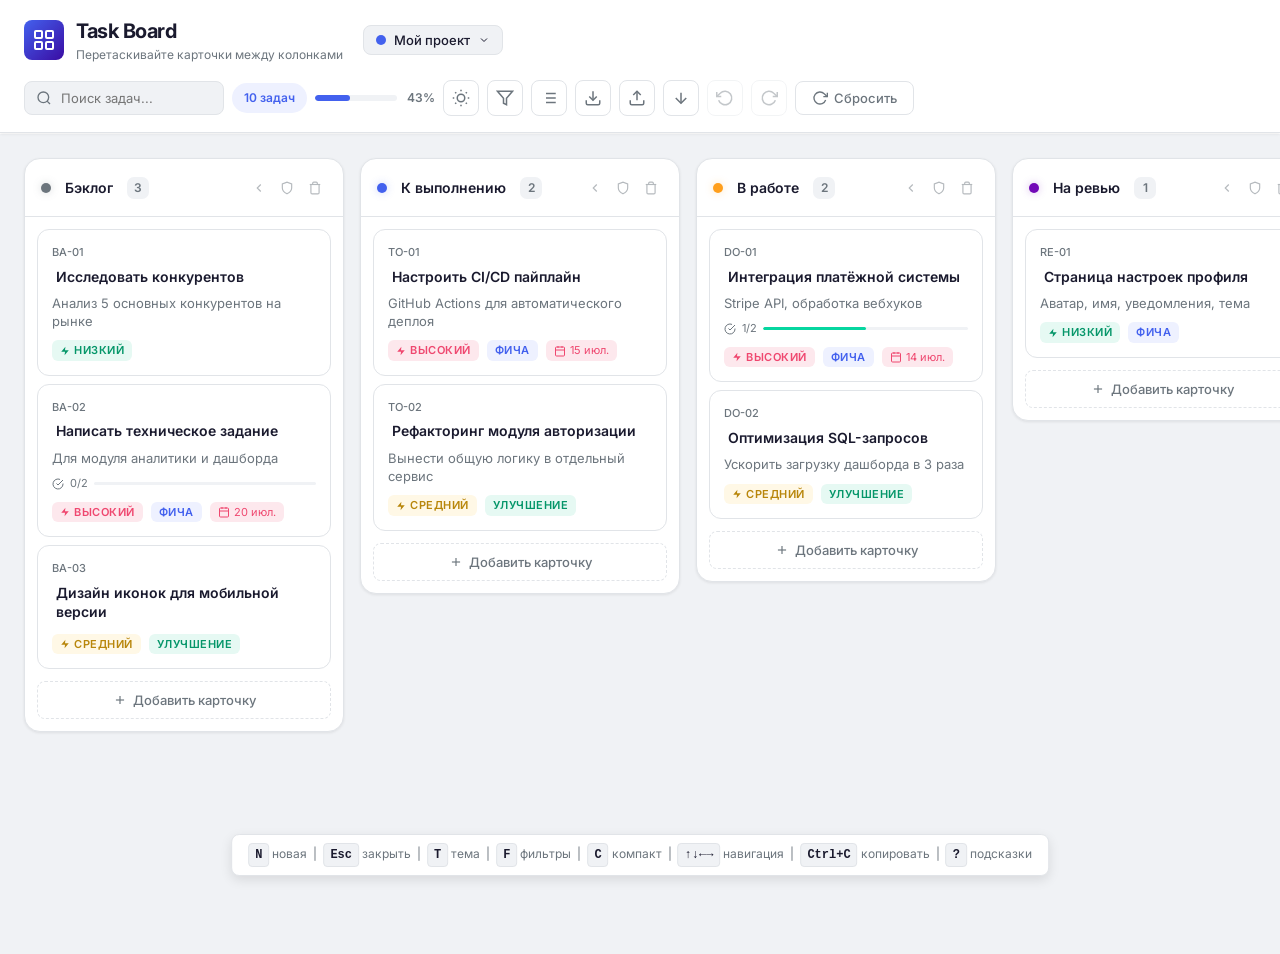
==== index.html @ 08f07f5a "first commit" ====
<!DOCTYPE html>
<html lang="ru">
<head>
    <meta charset="UTF-8">
    <meta name="viewport" content="width=device-width, initial-scale=1.0">
    <title>Task Board</title>
    <link rel="stylesheet" href="style.css">
    <link href="https://fonts.googleapis.com/css2?family=Inter:wght@300;400;500;600;700&display=swap" rel="stylesheet">
</head>
<body>
    <header class="header">
        <div class="header-left">
            <div class="logo">
                <svg width="24" height="24" viewBox="0 0 24 24" fill="none" stroke="currentColor" stroke-width="2">
                    <rect x="3" y="3" width="7" height="7" rx="1"/><rect x="14" y="3" width="7" height="7" rx="1"/><rect x="3" y="14" width="7" height="7" rx="1"/><rect x="14" y="14" width="7" height="7" rx="1"/>
                </svg>
            </div>
            <div>
                <h1 class="header-title">Task Board</h1>
                <p class="header-subtitle">Перетаскивайте карточки между колонками</p>
            </div>
            <div class="project-selector-wrap">
                <button id="projectSelectorBtn" class="project-selector" aria-label="Выбрать проект">
                    <span id="currentProjectDot" class="project-dot" style="background:#4361ee"></span>
                    <span id="currentProjectName" class="project-current-name">Мой проект</span>
                    <svg width="12" height="12" viewBox="0 0 24 24" fill="none" stroke="currentColor" stroke-width="2"><polyline points="6,9 12,15 18,9"/></svg>
                </button>
                <div id="projectDropdown" class="project-dropdown">
                    <div id="projectList" class="project-list"></div>
                    <div class="project-dropdown-footer">
                        <button id="projectCreateBtn" class="project-create-btn">
                            <svg width="14" height="14" viewBox="0 0 24 24" fill="none" stroke="currentColor" stroke-width="2"><line x1="12" y1="5" x2="12" y2="19"/><line x1="5" y1="12" x2="19" y2="12"/></svg>
                            Новый проект
                        </button>
                    </div>
                </div>
            </div>
        </div>
        <div class="header-right">
            <div class="search-box">
                <svg width="16" height="16" viewBox="0 0 24 24" fill="none" stroke="currentColor" stroke-width="2"><circle cx="11" cy="11" r="8"/><line x1="21" y1="21" x2="16.65" y2="16.65"/></svg>
                <input type="text" id="searchInput" placeholder="Поиск задач..." aria-label="Поиск задач">
            </div>
            <span id="totalCards" class="total-badge"></span>
            <div id="headerProgress" class="header-progress">
                <div class="header-progress-bar"><div class="header-progress-fill" id="headerProgressFill"></div></div>
                <span class="header-progress-text" id="headerProgressText">0%</span>
            </div>
            <button id="btnTheme" class="btn-icon" title="Тема (T)" aria-label="Переключить тему">
                <svg id="iconSun" width="18" height="18" viewBox="0 0 24 24" fill="none" stroke="currentColor" stroke-width="2"><circle cx="12" cy="12" r="5"/><line x1="12" y1="1" x2="12" y2="3"/><line x1="12" y1="21" x2="12" y2="23"/><line x1="4.22" y1="4.22" x2="5.64" y2="5.64"/><line x1="18.36" y1="18.36" x2="19.78" y2="19.78"/><line x1="1" y1="12" x2="3" y2="12"/><line x1="21" y1="12" x2="23" y2="12"/><line x1="4.22" y1="19.78" x2="5.64" y2="18.36"/><line x1="18.36" y1="5.64" x2="19.78" y2="4.22"/></svg>
                <svg id="iconMoon" width="18" height="18" viewBox="0 0 24 24" fill="none" stroke="currentColor" stroke-width="2" style="display:none;"><path d="M21 12.79A9 9 0 1 1 11.21 3 7 7 0 0 0 21 12.79z"/></svg>
            </button>
            <button id="btnFilter" class="btn-icon" title="Фильтры (F)" aria-label="Фильтры">
                <svg width="18" height="18" viewBox="0 0 24 24" fill="none" stroke="currentColor" stroke-width="2"><polygon points="22,3 2,3 10,12.46 10,19 14,21 14,12.46"/></svg>
            </button>
            <button id="btnCompact" class="btn-icon" title="Компакт (C)" aria-label="Компактный режим">
                <svg width="18" height="18" viewBox="0 0 24 24" fill="none" stroke="currentColor" stroke-width="2"><line x1="8" y1="6" x2="21" y2="6"/><line x1="8" y1="12" x2="21" y2="12"/><line x1="8" y1="18" x2="21" y2="18"/><line x1="3" y1="6" x2="3.01" y2="6"/><line x1="3" y1="12" x2="3.01" y2="12"/><line x1="3" y1="18" x2="3.01" y2="18"/></svg>
            </button>
            <button id="btnExport" class="btn-icon" title="Экспорт" aria-label="Экспорт данных">
                <svg width="18" height="18" viewBox="0 0 24 24" fill="none" stroke="currentColor" stroke-width="2"><path d="M21 15v4a2 2 0 0 1-2 2H5a2 2 0 0 1-2-2v-4"/><polyline points="7,10 12,15 17,10"/><line x1="12" y1="15" x2="12" y2="3"/></svg>
            </button>
            <button id="btnImport" class="btn-icon" title="Импорт" aria-label="Импорт данных">
                <svg width="18" height="18" viewBox="0 0 24 24" fill="none" stroke="currentColor" stroke-width="2"><path d="M21 15v4a2 2 0 0 1-2 2H5a2 2 0 0 1-2-2v-4"/><polyline points="17,8 12,3 7,8"/><line x1="12" y1="3" x2="12" y2="15"/></svg>
            </button>
            <input type="file" id="importFile" accept=".json" style="display:none;" aria-label="Выберите файл">
            <button id="btnSort" class="btn-icon" title="Сортировка" aria-label="Сортировать">
                <svg width="18" height="18" viewBox="0 0 24 24" fill="none" stroke="currentColor" stroke-width="2"><line x1="12" y1="5" x2="12" y2="19"/><polyline points="19,12 12,19 5,12"/></svg>
            </button>
            <button id="btnUndo" class="btn-icon" title="Отменить (Ctrl+Z)" aria-label="Отменить" disabled>
                <svg width="18" height="18" viewBox="0 0 24 24" fill="none" stroke="currentColor" stroke-width="2"><polyline points="1,4 1,10 7,10"/><path d="M3.51 15a9 9 0 1 0 2.13-9.36L1 10"/></svg>
            </button>
            <button id="btnRedo" class="btn-icon" title="Повторить (Ctrl+Y)" aria-label="Повторить" disabled>
                <svg width="18" height="18" viewBox="0 0 24 24" fill="none" stroke="currentColor" stroke-width="2"><polyline points="23,4 23,10 17,10"/><path d="M20.49 15a9 9 0 1 1-2.12-9.36L23 10"/></svg>
            </button>
            <button id="btnReset" class="btn-ghost" aria-label="Сбросить доску">
                <svg width="16" height="16" viewBox="0 0 24 24" fill="none" stroke="currentColor" stroke-width="2"><polyline points="23,4 23,10 17,10"/><path d="M20.49 15a9 9 0 1 1-2.12-9.36L23 10"/></svg>
                Сбросить
            </button>
        </div>
    </header>

    <div class="filter-bar" id="filterBar">
        <label>Проект:</label>
        <select id="filterProject"><option value="">Все</option></select>
        <label>Приоритет:</label>
        <select id="filterPriority"><option value="">Все</option><option value="high">Высокий</option><option value="medium">Средний</option><option value="low">Низкий</option></select>
        <label>Метка:</label>
        <select id="filterLabel"><option value="">Все</option><option value="bug">Баг</option><option value="feature">Фича</option><option value="improvement">Улучшение</option><option value="urgent">Срочно</option></select>
        <label>Дедлайн:</label>
        <select id="filterDue"><option value="">Все</option><option value="overdue">Просроченные</option><option value="today">Сегодня</option><option value="week">На этой неделе</option><option value="none">Без дедлайна</option></select>
        <button class="filter-clear" id="filterClear">Сбросить</button>
    </div>

    <main id="board" class="board" role="region" aria-label="Канбан-доска"></main>

    <!-- Модалка создания/редактирования -->
    <div class="modal-overlay" id="modalOverlay" role="dialog" aria-modal="true" aria-labelledby="modalTitle">
        <div class="modal">
            <h2 id="modalTitle" class="modal-title">Новая карточка</h2>
            <form id="cardForm" class="modal-form">
                <div class="form-group"><label for="cardTitle">Заголовок *</label><input type="text" id="cardTitle" placeholder="Введите заголовок задачи..." maxlength="100" required></div>
                <div class="form-group"><label for="cardDesc">Описание</label><textarea id="cardDesc" placeholder="Необязательное описание..." rows="3"></textarea></div>
                <div class="form-group"><label for="cardPriority">Приоритет</label><select id="cardPriority"><option value="low">Низкий</option><option value="medium" selected>Средний</option><option value="high">Высокий</option></select></div>
                <div class="form-group"><label for="cardLabel">Метка</label><select id="cardLabel"><option value="">Без метки</option><option value="bug">Баг</option><option value="feature">Фича</option><option value="improvement">Улучшение</option><option value="urgent">Срочно</option></select></div>
                <div class="form-group"><label for="cardProject">Проект</label><select id="cardProject"></select></div>
                <div class="form-group"><label for="cardDueDate">Дедлайн</label><input type="date" id="cardDueDate"></div>
                <div class="modal-actions"><button type="button" class="btn-ghost" id="btnCancel">Отмена</button><button type="submit" class="btn-primary" id="btnSubmit">Создать</button></div>
            </form>
        </div>
    </div>

    <!-- Превью карточки -->
    <div class="modal-overlay" id="previewOverlay" role="dialog" aria-modal="true">
        <div class="modal modal-preview">
            <div class="preview-header"><div class="preview-id" id="previewId"></div><h2 class="preview-title" id="previewTitle"></h2></div>
            <div class="preview-desc" id="previewDesc"></div>
            <div class="preview-meta" id="previewMeta"></div>
            <div class="modal-actions"><button class="btn-ghost" id="previewClose">Закрыть</button><button class="btn-primary" id="previewEdit">Редактировать</button></div>
        </div>
    </div>

    <!-- Подтверждение удаления -->
    <div class="modal-overlay" id="confirmOverlay" role="alertdialog" aria-modal="true">
        <div class="modal modal-confirm"><h2 class="modal-title">Удалить карточку?</h2><p class="confirm-text">Это действие нельзя отменить.</p><div class="modal-actions"><button class="btn-ghost" id="confirmCancel">Отмена</button><button class="btn-danger" id="confirmDelete">Удалить</button></div></div>
    </div>

    <!-- WIP лимит -->
    <div class="modal-overlay" id="wipOverlay" role="dialog" aria-modal="true">
        <div class="modal"><h2 class="modal-title">Лимит карточек</h2><div class="form-group"><label for="wipLimit">Максимум карточек (0 = без лимита)</label><input type="number" id="wipLimit" min="0" max="99" value="0"></div><div class="modal-actions"><button class="btn-ghost" id="wipCancel">Отмена</button><button class="btn-primary" id="wipSave">Сохранить</button></div></div>
    </div>

    <!-- Перемещение мультивыбора -->
    <div class="modal-overlay" id="moveOverlay" role="dialog" aria-modal="true">
        <div class="modal"><h2 class="modal-title">Переместить выбранные</h2><div class="form-group"><label for="moveTargetColumn">Куда переместить</label><select id="moveTargetColumn"></select></div><div class="modal-actions"><button class="btn-ghost" id="moveCancel">Отмена</button><button class="btn-primary" id="moveConfirm">Переместить</button></div></div>
    </div>

    <!-- Чеклист -->
    <div class="modal-overlay" id="checklistOverlay" role="dialog" aria-modal="true">
        <div class="modal"><h2 class="modal-title">Чеклист</h2>
            <div id="checklistItems" class="checklist-edit-list"></div>
            <div class="checklist-add-row"><input type="text" id="checklistNewInput" placeholder="Новый пункт..." maxlength="200"><button type="button" class="btn-primary" id="checklistAdd">+</button></div>
            <div class="modal-actions"><button class="btn-ghost" id="checklistCancel">Отмена</button><button class="btn-primary" id="checklistSave">Сохранить</button></div>
        </div>
    </div>

    <!-- Сортировка -->
    <div class="modal-overlay" id="sortOverlay">
        <div class="modal" style="width:280px;"><h2 class="modal-title">Сортировка</h2>
            <div class="sort-options">
                <button class="sort-option" onclick="sortBy('priority')">📊 По приоритету</button>
                <button class="sort-option" onclick="sortBy('date')">📅 По дате</button>
                <button class="sort-option" onclick="sortBy('name')">🔤 По имени</button>
            </div>
        </div>
    </div>

    <!-- Управление проектом -->
    <div class="modal-overlay" id="projectManageOverlay" role="dialog" aria-modal="true">
        <div class="modal" style="width:380px;">
            <h2 id="projectManageTitle" class="modal-title">Новый проект</h2>
            <div class="form-group">
                <label for="projectNameInput">Название проекта</label>
                <input type="text" id="projectNameInput" placeholder="Введите название..." maxlength="50" required>
            </div>
            <div class="form-group">
                <label for="projectColorInput">Цвет</label>
                <div class="color-picker">
                    <input type="color" id="projectColorInput" value="#4361ee">
                    <div class="color-presets">
                        <button type="button" class="color-preset" data-color="#4361ee" style="background:#4361ee"></button>
                        <button type="button" class="color-preset" data-color="#ef476f" style="background:#ef476f"></button>
                        <button type="button" class="color-preset" data-color="#06d6a0" style="background:#06d6a0"></button>
                        <button type="button" class="color-preset" data-color="#ff9f1c" style="background:#ff9f1c"></button>
                        <button type="button" class="color-preset" data-color="#7209b7" style="background:#7209b7"></button>
                        <button type="button" class="color-preset" data-color="#118ab2" style="background:#118ab2"></button>
                        <button type="button" class="color-preset" data-color="#e63946" style="background:#e63946"></button>
                        <button type="button" class="color-preset" data-color="#2a9d8f" style="background:#2a9d8f"></button>
                    </div>
                </div>
            </div>
            <div class="modal-actions">
                <button type="button" class="btn-danger" id="projectDeleteBtn" style="display:none;margin-right:auto;">Удалить</button>
                <button type="button" class="btn-ghost" id="projectCancelBtn">Отмена</button>
                <button type="button" class="btn-primary" id="projectSaveBtn">Создать</button>
            </div>
        </div>
    </div>

    <!-- Панель мультивыбора -->
    <div class="multi-select-bar" id="multiSelectBar">
        <span id="selectCount">0 выбрано</span>
        <button id="selectMove">Переместить</button>
        <button id="selectDelete">Удалить</button>
        <button id="selectClear">Снять</button>
    </div>

    <!-- Тосты -->
    <div class="toast-container" id="toastContainer" role="status" aria-live="polite"></div>

    <!-- Подсказки -->
    <div class="shortcuts-hint" id="shortcutsHint">
        <span>N</span> новая &nbsp;|&nbsp;
        <span>Esc</span> закрыть &nbsp;|&nbsp;
        <span>T</span> тема &nbsp;|&nbsp;
        <span>F</span> фильтры &nbsp;|&nbsp;
        <span>C</span> компакт &nbsp;|&nbsp;
        <span>↑↓←→</span> навигация &nbsp;|&nbsp;
        <span>Ctrl+C</span> копировать &nbsp;|&nbsp;
        <span>?</span> подсказки
    </div>

    <script src="app.js"></script>
</body>
</html>
---- style.css ----
:root {
    --bg: #f0f2f5;
    --bg-raised: #ffffff;
    --card: #ffffff;
    --card-hover: #f8f9fa;
    --border: #e1e4e8;
    --fg: #1a1a2e;
    --muted: #6c757d;
    --accent: #4361ee;
    --accent-light: #eef1ff;
    --danger: #ef476f;
    --danger-light: #fde8ed;
    --success: #06d6a0;
    --success-light: #e6f9f3;
    --warning: #ffd166;
    --warning-light: #fff8e6;
    --info: #118ab2;
    --info-light: #e6f4f8;
    --purple: #7209b7;
    --purple-light: #f3e6fa;
    --shadow-sm: 0 1px 3px rgba(0,0,0,0.08);
    --shadow-md: 0 4px 12px rgba(0,0,0,0.1);
    --shadow-lg: 0 8px 24px rgba(0,0,0,0.12);
    --radius-sm: 8px;
    --radius-md: 12px;
    --radius-lg: 16px;
}

body[data-theme="dark"] {
    --bg: #0f1117;
    --bg-raised: #161822;
    --card: #1c1f2e;
    --card-hover: #242738;
    --border: #2a2d3e;
    --fg: #e8e9ed;
    --muted: #6b7089;
    --accent-light: #1a2744;
    --danger-light: #3a1a2a;
    --success-light: #1a3a2a;
    --warning-light: #3a3a1a;
    --info-light: #1a2a3a;
    --purple-light: #2a1a3a;
    --shadow-sm: 0 1px 3px rgba(0,0,0,0.3);
    --shadow-md: 0 4px 12px rgba(0,0,0,0.4);
    --shadow-lg: 0 8px 24px rgba(0,0,0,0.5);
}

* { box-sizing: border-box; margin: 0; padding: 0; }

body {
    font-family: 'Inter', -apple-system, BlinkMacSystemFont, sans-serif;
    background: var(--bg); color: var(--fg);
    min-height: 100vh; overflow-x: auto; line-height: 1.5;
    transition: background 0.3s, color 0.3s;
}

::-webkit-scrollbar { width: 6px; height: 6px; }
::-webkit-scrollbar-track { background: transparent; }
::-webkit-scrollbar-thumb { background: var(--border); border-radius: 3px; }
::-webkit-scrollbar-thumb:hover { background: var(--muted); }

/* ===== ШАПКА ===== */
.header {
    position: sticky; top: 0; z-index: 10;
    background: var(--bg-raised); border-bottom: 1px solid var(--border);
    padding: 16px 24px; display: flex; align-items: center; justify-content: space-between;
    gap: 16px; flex-wrap: wrap; box-shadow: var(--shadow-sm); transition: background 0.3s, border-color 0.3s;
}
.header-left { display: flex; align-items: center; gap: 12px; }
.logo {
    width: 40px; height: 40px; border-radius: var(--radius-sm);
    background: linear-gradient(135deg, var(--accent), #3a0ca3);
    display: flex; align-items: center; justify-content: center; color: white; flex-shrink: 0;
}
.header-title { font-size: 20px; font-weight: 700; letter-spacing: -0.5px; }
.header-subtitle { font-size: 12px; color: var(--muted); }
.header-right { display: flex; align-items: center; gap: 8px; flex-wrap: wrap; }

/* ===== ПРОЕКТЫ ===== */
.project-selector-wrap { position: relative; margin-left: 8px; }
.project-selector {
    display: flex; align-items: center; gap: 8px; padding: 6px 12px;
    border: 1px solid var(--border); border-radius: var(--radius-sm);
    background: var(--bg); color: var(--fg); font-family: inherit; font-size: 13px; font-weight: 500;
    cursor: pointer; transition: all 0.2s; white-space: nowrap;
}
.project-selector:hover { border-color: var(--accent); }
.project-dot { width: 10px; height: 10px; border-radius: 50%; flex-shrink: 0; }
.project-current-name { max-width: 140px; overflow: hidden; text-overflow: ellipsis; }
.project-dropdown {
    position: absolute; top: calc(100% + 4px); left: 0; z-index: 50;
    background: var(--bg-raised); border: 1px solid var(--border); border-radius: var(--radius-sm);
    box-shadow: var(--shadow-lg); min-width: 240px; max-height: 320px;
    opacity: 0; pointer-events: none; transform: translateY(-4px);
    transition: opacity 0.2s, transform 0.2s; display: flex; flex-direction: column;
}
.project-dropdown.visible { opacity: 1; pointer-events: all; transform: translateY(0); }
.project-list { overflow-y: auto; max-height: 240px; padding: 4px; }
.project-item {
    display: flex; align-items: center; gap: 8px; padding: 8px 10px;
    border-radius: 6px; cursor: pointer; transition: all 0.15s; font-size: 13px;
}
.project-item:hover { background: var(--accent-light); }
.project-item.active { background: var(--accent-light); font-weight: 600; }
.project-item .project-name { flex: 1; overflow: hidden; text-overflow: ellipsis; white-space: nowrap; }
.project-item .project-count {
    font-size: 11px; color: var(--muted); background: var(--bg); padding: 1px 6px;
    border-radius: 10px; min-width: 20px; text-align: center;
}
.project-edit-btn {
    width: 22px; height: 22px; border: none; border-radius: 4px; background: transparent;
    color: var(--muted); cursor: pointer; display: flex; align-items: center; justify-content: center;
    opacity: 0; transition: all 0.15s;
}
.project-item:hover .project-edit-btn { opacity: 1; }
.project-edit-btn:hover { background: var(--bg); color: var(--fg); }
.project-dropdown-footer { padding: 4px; border-top: 1px solid var(--border); }
.project-create-btn {
    display: flex; align-items: center; gap: 6px; width: 100%; padding: 8px 10px;
    border: none; border-radius: 6px; background: transparent; color: var(--accent);
    font-family: inherit; font-size: 13px; font-weight: 500; cursor: pointer; transition: all 0.15s;
}
.project-create-btn:hover { background: var(--accent-light); }

/* Color picker */
.color-picker { display: flex; align-items: center; gap: 12px; }
.color-picker input[type="color"] {
    width: 40px; height: 40px; border: 1px solid var(--border); border-radius: var(--radius-sm);
    padding: 2px; cursor: pointer; background: var(--bg);
}
.color-presets { display: flex; gap: 6px; flex-wrap: wrap; }
.color-preset {
    width: 28px; height: 28px; border: 2px solid transparent; border-radius: 6px;
    cursor: pointer; transition: all 0.15s;
}
.color-preset:hover { transform: scale(1.15); border-color: var(--fg); }

.search-box { position: relative; display: flex; align-items: center; }
.search-box svg { position: absolute; left: 12px; color: var(--muted); pointer-events: none; }
.search-box input {
    padding: 8px 12px 8px 36px; border: 1px solid var(--border); border-radius: var(--radius-sm);
    background: var(--bg); color: var(--fg); font-family: inherit; font-size: 13px; width: 200px;
    transition: all 0.2s; outline: none;
}
.search-box input:focus { border-color: var(--accent); box-shadow: 0 0 0 3px var(--accent-light); width: 260px; }

.btn-icon {
    width: 36px; height: 36px; border: 1px solid var(--border); border-radius: var(--radius-sm);
    background: var(--bg-raised); color: var(--muted); cursor: pointer;
    display: flex; align-items: center; justify-content: center; transition: all 0.2s;
}
.btn-icon:hover { border-color: var(--accent); color: var(--accent); background: var(--accent-light); }
.btn-icon.active { background: var(--accent-light); border-color: var(--accent); color: var(--accent); }
.btn-icon:disabled { opacity: 0.4; cursor: not-allowed; }
.btn-icon:disabled:hover { border-color: var(--border); color: var(--muted); background: var(--bg-raised); }

.btn-ghost {
    padding: 8px 16px; border: 1px solid var(--border); border-radius: var(--radius-sm);
    background: transparent; color: var(--muted); font-family: inherit; font-size: 13px; font-weight: 500;
    cursor: pointer; display: flex; align-items: center; gap: 6px; transition: all 0.2s;
}
.btn-ghost:hover { border-color: var(--fg); color: var(--fg); }

.btn-primary {
    padding: 10px 24px; border: none; border-radius: var(--radius-sm);
    background: var(--accent); color: white; font-family: inherit; font-size: 14px; font-weight: 600;
    cursor: pointer; transition: all 0.2s;
}
.btn-primary:hover { filter: brightness(1.1); transform: translateY(-1px); box-shadow: var(--shadow-md); }

.btn-danger {
    padding: 10px 24px; border: none; border-radius: var(--radius-sm);
    background: var(--danger); color: white; font-family: inherit; font-size: 14px; font-weight: 600;
    cursor: pointer; transition: all 0.2s;
}
.btn-danger:hover { filter: brightness(1.1); transform: translateY(-1px); }

.total-badge {
    padding: 6px 12px; border-radius: 20px; background: var(--accent-light); color: var(--accent);
    font-size: 12px; font-weight: 600; white-space: nowrap;
}

.header-progress {
    display: flex; align-items: center; gap: 8px; min-width: 120px;
}
.header-progress-bar {
    flex: 1; height: 6px; background: var(--bg); border-radius: 3px; overflow: hidden;
}
.header-progress-fill {
    height: 100%; background: var(--accent); border-radius: 3px; transition: width 0.3s ease; width: 0%;
}
.header-progress-text {
    font-size: 12px; font-weight: 600; color: var(--muted); min-width: 30px; text-align: right;
}

/* ===== ФИЛЬТРЫ ===== */
.filter-bar {
    max-height: 0; overflow: hidden; padding: 0 24px; gap: 12px; background: var(--bg-raised);
    border-bottom: 1px solid transparent; align-items: center; flex-wrap: wrap;
    transition: max-height 0.3s ease, padding 0.3s ease, border-color 0.3s ease;
}
.filter-bar.visible {
    max-height: 100px; padding: 12px 24px; border-bottom-color: var(--border);
}
.filter-bar label { font-size: 12px; font-weight: 600; color: var(--muted); text-transform: uppercase; letter-spacing: 0.5px; margin-right: 4px; }
.filter-bar select {
    padding: 6px 10px; border: 1px solid var(--border); border-radius: var(--radius-sm);
    background: var(--bg); color: var(--fg); font-family: inherit; font-size: 13px; outline: none; cursor: pointer;
}
.filter-bar select:focus { border-color: var(--accent); }

.filter-clear {
    padding: 4px 10px; border: 1px dashed var(--border); border-radius: 20px;
    background: transparent; color: var(--muted); font-family: inherit; font-size: 12px; cursor: pointer; transition: all 0.2s;
}
.filter-clear:hover { border-color: var(--danger); color: var(--danger); }

/* ===== ДОСКА ===== */
.board { display: flex; gap: 16px; padding: 24px; align-items: flex-start; min-height: calc(100vh - 80px); }
body.compact .column { min-width: 240px; max-width: 260px; }
body.compact .card-desc { display: none; }
body.compact .card-meta { margin-top: 6px; }
body.compact .card { padding: 10px 12px; }

/* ===== КОЛОНКА ===== */
.column {
    background: var(--bg-raised); border: 1px solid var(--border); border-radius: var(--radius-lg);
    min-width: 300px; max-width: 320px; flex-shrink: 0; display: flex; flex-direction: column;
    max-height: calc(100vh - 120px); transition: all 0.3s; box-shadow: var(--shadow-sm);
}
.column.drag-over { border-color: var(--accent); box-shadow: 0 0 0 3px var(--accent-light), var(--shadow-md); }
.column.column-dragging { opacity: 0.5; transform: scale(0.95); }
.column.column-drag-over { border-color: var(--accent); box-shadow: 0 0 0 3px var(--accent-light); }

.column.collapsed { min-width: 48px; max-width: 48px; cursor: pointer; }
.column.collapsed .column-body, .column.collapsed .column-footer, .column.collapsed .progress-bar-wrap, .column.collapsed .wip-indicator { display: none; }
.column.collapsed .column-header {
    writing-mode: vertical-rl; padding: 16px 8px; flex-direction: column; align-items: center; gap: 8px; cursor: pointer;
}
.column.collapsed .column-header-left { flex-direction: column; align-items: center; }
.column.collapsed .column-actions { flex-direction: column; }
.column.collapsed .column-actions .column-btn:not(:first-child) { display: none; }
.column.collapsed .count-badge { display: none; }
.column.collapsed .column-title { margin-top: 8px; font-size: 12px; }

.column.wip-limit-reached { border-color: var(--warning); }
.column.wip-limit-exceeded { border-color: var(--danger); }

.column-header {
    padding: 16px; border-bottom: 1px solid var(--border);
    display: flex; align-items: center; justify-content: space-between; user-select: none; cursor: grab;
}
.column-header-left { display: flex; align-items: center; gap: 10px; }
.col-dot { width: 10px; height: 10px; border-radius: 50%; flex-shrink: 0; }
.column-title {
    font-size: 14px; font-weight: 600; cursor: default; transition: all 0.2s; padding: 2px 4px; border-radius: 4px;
}
.column-title[contenteditable="true"] { cursor: text; outline: none; box-shadow: 0 0 0 2px var(--accent); }
.count-badge {
    display: inline-flex; align-items: center; justify-content: center; min-width: 22px; height: 22px;
    padding: 0 6px; border-radius: 7px; background: var(--bg); font-size: 12px; font-weight: 600; color: var(--muted);
}
.column-actions { display: flex; align-items: center; gap: 4px; }
.column-btn {
    width: 24px; height: 24px; border: none; border-radius: 4px; background: transparent; color: var(--muted);
    cursor: pointer; display: flex; align-items: center; justify-content: center; transition: all 0.2s; opacity: 0.5;
}
.column-btn:hover { opacity: 1; background: var(--bg); }
.column-body {
    flex: 1; overflow-y: auto; padding: 12px; display: flex; flex-direction: column; gap: 8px; min-height: 80px;
}
.column-footer { padding: 0 12px 12px; }

.wip-indicator {
    font-size: 11px; color: var(--muted); text-align: center; padding: 4px; margin-bottom: 8px; border-radius: 4px; background: var(--bg);
}
.wip-indicator.warning { background: var(--warning-light); color: #b8860b; }
.wip-indicator.exceeded { background: var(--danger-light); color: var(--danger); }

.progress-bar-wrap { padding: 0 16px 8px; }
.progress-bar-bg { height: 4px; background: var(--bg); border-radius: 2px; overflow: hidden; }
.progress-bar-fill { height: 100%; background: var(--accent); border-radius: 2px; transition: width 0.3s ease; }
.progress-bar-text { font-size: 10px; color: var(--muted); text-align: right; margin-top: 2px; }

.empty-state {
    display: flex; flex-direction: column; align-items: center; justify-content: center;
    padding: 32px 16px; color: var(--muted); font-size: 13px; text-align: center; opacity: 0.6;
}
.empty-state svg { margin-bottom: 8px; opacity: 0.5; }

/* ===== КАРТОЧКА ===== */
.card {
    background: var(--card); border: 1px solid var(--border); border-radius: var(--radius-md);
    padding: 14px; cursor: pointer; transition: all 0.2s; position: relative; user-select: none;
}
.card:hover { background: var(--card-hover); transform: translateY(-2px); box-shadow: var(--shadow-md); }
.card.dragging { opacity: 0.4; transform: scale(0.95) rotate(2deg); }
.card.selected { border-color: var(--accent); box-shadow: 0 0 0 2px var(--accent-light); }
.card.focused { border-color: var(--accent); box-shadow: 0 0 0 3px var(--accent-light); }

.card-header { display: flex; align-items: flex-start; justify-content: space-between; gap: 8px; }
.card-id { font-size: 11px; color: var(--muted); font-weight: 500; margin-bottom: 4px; }
.card-title {
    font-size: 14px; font-weight: 600; line-height: 1.4; flex: 1; word-break: break-word;
    cursor: default; padding: 2px 4px; border-radius: 4px; transition: all 0.2s;
}
.card-title[contenteditable="true"] { cursor: text; outline: none; box-shadow: 0 0 0 2px var(--accent); background: var(--bg); }
.card-desc {
    font-size: 13px; color: var(--muted); line-height: 1.4; margin-top: 6px; word-break: break-word; cursor: pointer;
}
.card-meta { display: flex; align-items: center; gap: 8px; margin-top: 10px; flex-wrap: wrap; }
.card-due {
    font-size: 11px; color: var(--muted); display: flex; align-items: center; gap: 4px;
    padding: 2px 8px; background: var(--bg); border-radius: 6px;
}
.card-due.overdue { color: var(--danger); background: var(--danger-light); }

/* Прогресс чеклиста на карточке */
.card-checklist-progress {
    display: flex; align-items: center; gap: 6px; margin-top: 8px; font-size: 11px; color: var(--muted);
}
.checklist-bar { flex: 1; height: 3px; background: var(--bg); border-radius: 2px; overflow: hidden; }
.checklist-bar-fill { height: 100%; background: var(--success); border-radius: 2px; transition: width 0.3s; }

.btn-card-action {
    position: absolute; top: 8px; width: 24px; height: 24px; border: none; border-radius: 6px;
    background: transparent; color: var(--muted); cursor: pointer;
    display: flex; align-items: center; justify-content: center; opacity: 0; transition: all 0.2s; z-index: 2;
}
.card:hover .btn-card-action { opacity: 1; }
.btn-card-action:hover { background: var(--accent-light); color: var(--accent); }
.btn-card-action.btn-delete { right: 8px; }
.btn-card-action.btn-delete:hover { background: var(--danger-light); color: var(--danger); }
.btn-card-action.btn-edit { right: 36px; }
.btn-card-action.btn-preview { right: 64px; }

.drop-indicator {
    height: 3px; background: var(--accent); border-radius: 2px; margin: 2px 0;
    box-shadow: 0 0 12px var(--accent-light); animation: indicatorPulse 1s ease-in-out infinite; flex-shrink: 0;
}
@keyframes indicatorPulse { 0%,100% { opacity: 0.7; } 50% { opacity: 1; } }

.priority-tag, .label-tag {
    display: inline-flex; align-items: center; gap: 4px; font-size: 11px; font-weight: 600;
    padding: 2px 8px; border-radius: 6px; text-transform: uppercase; letter-spacing: 0.5px;
}
.priority-high { background: var(--danger-light); color: var(--danger); }
.priority-medium { background: var(--warning-light); color: #b8860b; }
.priority-low { background: var(--success-light); color: #059669; }
.label-bug { background: var(--danger-light); color: var(--danger); }
.label-feature { background: var(--accent-light); color: var(--accent); }
.label-improvement { background: var(--success-light); color: #059669; }
.label-urgent { background: var(--warning-light); color: #b8860b; }
.project-tag {
    display: inline-flex; align-items: center; gap: 4px; font-size: 11px; font-weight: 500;
    padding: 2px 8px; border-radius: 6px; background: var(--accent-light); color: var(--accent);
}

.btn-add {
    display: flex; align-items: center; justify-content: center; gap: 6px; width: 100%; padding: 10px;
    border: 1px dashed var(--border); border-radius: var(--radius-sm); background: transparent; color: var(--muted);
    font-family: inherit; font-size: 13px; font-weight: 500; cursor: pointer; transition: all 0.2s;
}
.btn-add:hover { border-color: var(--accent); color: var(--accent); background: var(--accent-light); }

.btn-add-column {
    min-width: 48px; height: 48px; border: 1px dashed var(--border); border-radius: var(--radius-lg);
    background: transparent; color: var(--muted); cursor: pointer;
    display: flex; align-items: center; justify-content: center; transition: all 0.2s; flex-shrink: 0;
}
.btn-add-column:hover { border-color: var(--accent); color: var(--accent); background: var(--accent-light); }

/* ===== МОДАЛКИ ===== */
.modal-overlay {
    position: fixed; inset: 0; background: rgba(0,0,0,0.5); backdrop-filter: blur(4px);
    display: flex; align-items: center; justify-content: center;
    z-index: 100; opacity: 0; pointer-events: none; transition: opacity 0.3s;
}
.modal-overlay.active { opacity: 1; pointer-events: all; }
.modal {
    background: var(--bg-raised); border: 1px solid var(--border); border-radius: var(--radius-lg);
    padding: 28px; width: 440px; max-width: 90vw; max-height: 90vh; overflow-y: auto;
    transform: translateY(20px) scale(0.95); transition: transform 0.3s; box-shadow: var(--shadow-lg);
}
.modal-overlay.active .modal { transform: translateY(0) scale(1); }
.modal-title { font-size: 18px; font-weight: 700; margin-bottom: 20px; }
.modal-form { display: flex; flex-direction: column; gap: 16px; }
.form-group { display: flex; flex-direction: column; gap: 6px; }
.form-group label { font-size: 12px; font-weight: 600; color: var(--muted); text-transform: uppercase; letter-spacing: 0.5px; }
.modal input, .modal textarea, .modal select {
    width: 100%; padding: 10px 14px; border: 1px solid var(--border); border-radius: var(--radius-sm);
    background: var(--bg); color: var(--fg); font-family: inherit; font-size: 14px; outline: none;
    transition: border-color 0.2s, box-shadow 0.2s;
}
.modal input:focus, .modal textarea:focus, .modal select:focus { border-color: var(--accent); box-shadow: 0 0 0 3px var(--accent-light); }
.modal textarea { resize: vertical; min-height: 80px; }
.modal select { cursor: pointer; }
.modal-actions { display: flex; justify-content: flex-end; gap: 10px; margin-top: 8px; }

.modal-confirm { width: 360px; text-align: center; }
.confirm-text { color: var(--muted); font-size: 14px; margin-bottom: 20px; }
.modal-confirm .modal-actions { justify-content: center; }

/* Превью */
.modal-preview .preview-header { margin-bottom: 16px; }
.modal-preview .preview-id { font-size: 12px; color: var(--muted); margin-bottom: 4px; }
.modal-preview .preview-title { font-size: 20px; font-weight: 700; margin-bottom: 12px; }
.modal-preview .preview-desc { font-size: 14px; color: var(--muted); line-height: 1.6; margin-bottom: 16px; }
.modal-preview .preview-meta { display: flex; flex-wrap: wrap; gap: 12px; margin-bottom: 20px; }
.modal-preview .preview-meta-item { display: flex; align-items: center; gap: 6px; font-size: 13px; color: var(--muted); }

/* Чеклист в превью */
.preview-checklist { margin-top: 16px; padding-top: 16px; border-top: 1px solid var(--border); }
.checklist-item {
    display: flex; align-items: center; gap: 8px; padding: 6px 0; cursor: pointer; font-size: 14px;
}
.checklist-item input[type="checkbox"] { width: 18px; height: 18px; cursor: pointer; accent-color: var(--accent); }
.checklist-done { text-decoration: line-through; color: var(--muted); }

/* Чеклист — редактирование */
.checklist-edit-list { display: flex; flex-direction: column; gap: 8px; margin-bottom: 16px; max-height: 300px; overflow-y: auto; }
.checklist-edit-item { display: flex; align-items: center; gap: 8px; }
.checklist-edit-item input[type="checkbox"] { width: 18px; height: 18px; }
.checklist-edit-input {
    flex: 1; padding: 8px; border: 1px solid var(--border); border-radius: var(--radius-sm);
    background: var(--bg); color: var(--fg); font-family: inherit; font-size: 13px; outline: none;
}
.checklist-edit-input:focus { border-color: var(--accent); }
.checklist-remove-btn {
    width: 24px; height: 24px; border: none; border-radius: 4px; background: transparent; color: var(--muted);
    cursor: pointer; display: flex; align-items: center; justify-content: center; transition: all 0.2s;
}
.checklist-remove-btn:hover { background: var(--danger-light); color: var(--danger); }
.checklist-add-row { display: flex; gap: 8px; margin-bottom: 16px; }
.checklist-add-row input { flex: 1; }

/* Сортировка */
.sort-options { display: flex; flex-direction: column; gap: 8px; }
.sort-option {
    padding: 12px; border: 1px solid var(--border); border-radius: var(--radius-sm);
    background: transparent; color: var(--fg); font-family: inherit; font-size: 14px; font-weight: 500;
    cursor: pointer; transition: all 0.2s; text-align: left;
}
.sort-option:hover { border-color: var(--accent); background: var(--accent-light); }

/* ===== ТОСТЫ ===== */
.toast-container {
    position: fixed; bottom: 24px; right: 24px; z-index: 200;
    display: flex; flex-direction: column; gap: 8px;
}
.toast {
    padding: 12px 16px; border-radius: var(--radius-sm); background: var(--bg-raised);
    border: 1px solid var(--border); color: var(--fg); font-size: 13px; font-weight: 500;
    box-shadow: var(--shadow-lg); animation: toastIn 0.3s ease, toastOut 0.3s ease 3.5s forwards;
    display: flex; align-items: center; gap: 10px; max-width: 400px;
}
.toast-undo-btn {
    padding: 4px 10px; border: 1px solid var(--accent); border-radius: 4px;
    background: transparent; color: var(--accent); font-family: inherit; font-size: 12px; font-weight: 600;
    cursor: pointer; transition: all 0.2s; white-space: nowrap;
}
.toast-undo-btn:hover { background: var(--accent); color: white; }
.toast-close-btn {
    padding: 2px 6px; border: none; border-radius: 4px; background: transparent; color: var(--muted);
    cursor: pointer; font-size: 14px; transition: all 0.2s; margin-left: auto;
}
.toast-close-btn:hover { background: var(--bg); color: var(--fg); }

@keyframes toastIn { from { opacity: 0; transform: translateX(40px); } to { opacity: 1; transform: translateX(0); } }
@keyframes toastOut { from { opacity: 1; transform: translateX(0); } to { opacity: 0; transform: translateX(40px); } }
@keyframes cardAppear { from { opacity: 0; transform: translateY(-10px) scale(0.95); } to { opacity: 1; transform: translateY(0) scale(1); } }
.card-appear { animation: cardAppear 0.3s ease; }

/* Контекстное меню */
.context-menu {
    position: fixed; z-index: 150; background: var(--bg-raised); border: 1px solid var(--border);
    border-radius: var(--radius-sm); box-shadow: var(--shadow-lg); padding: 4px; min-width: 180px;
}
.context-menu button {
    display: block; width: 100%; padding: 8px 12px; border: none; border-radius: 4px;
    background: transparent; color: var(--fg); font-family: inherit; font-size: 13px;
    cursor: pointer; text-align: left; transition: all 0.15s;
}
.context-menu button:hover { background: var(--accent-light); }
.context-menu .context-danger { color: var(--danger); }
.context-menu .context-danger:hover { background: var(--danger-light); }
.context-divider { height: 1px; background: var(--border); margin: 4px 0; }

/* Мультивыбор */
.multi-select-bar {
    position: fixed; bottom: 24px; left: 50%; transform: translateX(-50%);
    background: var(--accent); color: white; border-radius: var(--radius-md);
    padding: 12px 20px; display: none; align-items: center; gap: 12px;
    box-shadow: var(--shadow-lg); z-index: 50; font-size: 14px; font-weight: 600;
}
.multi-select-bar.visible { display: flex; }
.multi-select-bar button {
    padding: 6px 14px; border: 1px solid rgba(255,255,255,0.3); border-radius: var(--radius-sm);
    background: rgba(255,255,255,0.15); color: white; font-family: inherit; font-size: 13px;
    font-weight: 500; cursor: pointer; transition: all 0.2s;
}
.multi-select-bar button:hover { background: rgba(255,255,255,0.25); }

.shortcuts-hint {
    position: fixed; bottom: 24px; left: 50%; transform: translateX(-50%);
    background: var(--bg-raised); border: 1px solid var(--border); border-radius: var(--radius-sm);
    padding: 8px 16px; font-size: 12px; color: var(--muted); box-shadow: var(--shadow-md);
    z-index: 50; opacity: 0; transition: opacity 0.3s; pointer-events: none; white-space: nowrap;
}
.shortcuts-hint.visible { opacity: 1; }
.shortcuts-hint span {
    display: inline-block; padding: 2px 6px; background: var(--bg); border: 1px solid var(--border);
    border-radius: 4px; font-family: monospace; font-weight: 600; color: var(--fg);
}

/* ===== АДАПТИВНОСТЬ ===== */
@media (max-width: 768px) {
    .header { padding: 12px 16px; flex-direction: column; align-items: stretch; }
    .header-left { justify-content: center; }
    .header-right { justify-content: center; flex-wrap: wrap; }
    .search-box input, .search-box input:focus { width: 100%; }
    .board { padding: 16px; gap: 12px; }
    .column { min-width: 280px; }
    .shortcuts-hint, .multi-select-bar { display: none !important; }
    .filter-bar { padding: 8px 16px; }
}

@media (prefers-reduced-motion: reduce) {
    *, *::before, *::after { animation-duration: 0.01ms !important; transition-duration: 0.01ms !important; }
}
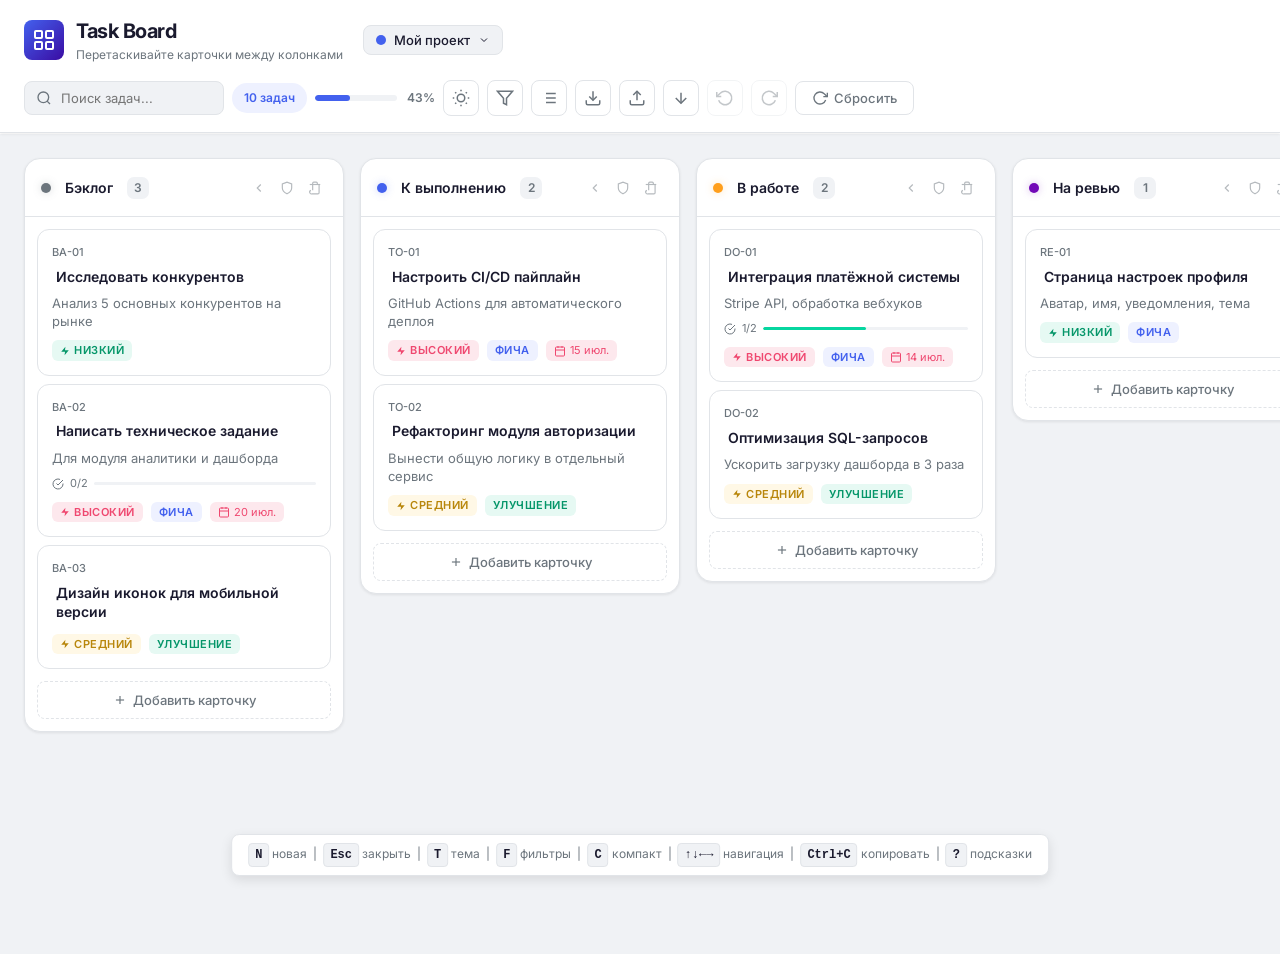
==== commit 57a32f68: "fix bugs" ====
--- a/index.html
+++ b/index.html
@@ -88,6 +88,8 @@
         <select id="filterLabel"><option value="">Все</option><option value="bug">Баг</option><option value="feature">Фича</option><option value="improvement">Улучшение</option><option value="urgent">Срочно</option></select>
         <label>Дедлайн:</label>
         <select id="filterDue"><option value="">Все</option><option value="overdue">Просроченные</option><option value="today">Сегодня</option><option value="week">На этой неделе</option><option value="none">Без дедлайна</option></select>
+        <label>Сотрудник:</label>
+        <select id="filterAssignee"><option value="">Все</option></select>
         <button class="filter-clear" id="filterClear">Сбросить</button>
     </div>
 
@@ -104,6 +106,14 @@
                 <div class="form-group"><label for="cardLabel">Метка</label><select id="cardLabel"><option value="">Без метки</option><option value="bug">Баг</option><option value="feature">Фича</option><option value="improvement">Улучшение</option><option value="urgent">Срочно</option></select></div>
                 <div class="form-group"><label for="cardProject">Проект</label><select id="cardProject"></select></div>
                 <div class="form-group"><label for="cardDueDate">Дедлайн</label><input type="date" id="cardDueDate"></div>
+                <div class="form-group">
+                    <label for="cardAssignee">Сотрудник</label>
+                    <select id="cardAssignee"><option value="">Не назначен</option></select>
+                    <div class="assignee-add-row" id="assigneeAddRow" style="display:none">
+                        <input type="text" id="cardAssigneeNew" placeholder="Имя сотрудника..." maxlength="50">
+                        <button type="button" class="btn-primary btn-sm" id="btnAddAssignee">+</button>
+                    </div>
+                </div>
                 <div class="modal-actions"><button type="button" class="btn-ghost" id="btnCancel">Отмена</button><button type="submit" class="btn-primary" id="btnSubmit">Создать</button></div>
             </form>
         </div>
@@ -144,7 +154,7 @@
     </div>
 
     <!-- Сортировка -->
-    <div class="modal-overlay" id="sortOverlay">
+    <div class="modal-overlay" id="sortOverlay" role="dialog" aria-modal="true">
         <div class="modal" style="width:280px;"><h2 class="modal-title">Сортировка</h2>
             <div class="sort-options">
                 <button class="sort-option" onclick="sortBy('priority')">📊 По приоритету</button>
--- a/style.css
+++ b/style.css
@@ -86,6 +86,7 @@
 }
 .project-selector:hover { border-color: var(--accent); }
 .project-dot { width: 10px; height: 10px; border-radius: 50%; flex-shrink: 0; }
+.project-color { width: 10px; height: 10px; border-radius: 50%; flex-shrink: 0; }
 .project-current-name { max-width: 140px; overflow: hidden; text-overflow: ellipsis; }
 .project-dropdown {
     position: absolute; top: calc(100% + 4px); left: 0; z-index: 50;
@@ -175,6 +176,16 @@
 }
 .btn-danger:hover { filter: brightness(1.1); transform: translateY(-1px); }
 
+.btn-sm { padding: 6px 14px; font-size: 13px; }
+
+.assignee-add-row { display: flex; gap: 6px; margin-top: 6px; }
+.assignee-add-row input {
+    flex: 1; padding: 6px 10px; border: 1px solid var(--border);
+    border-radius: var(--radius-sm); font-size: 13px; background: var(--bg);
+    color: var(--fg); font-family: inherit; outline: none;
+}
+.assignee-add-row input:focus { border-color: var(--accent); box-shadow: 0 0 0 2px var(--accent-light); }
+
 .total-badge {
     padding: 6px 12px; border-radius: 20px; background: var(--accent-light); color: var(--accent);
     font-size: 12px; font-weight: 600; white-space: nowrap;
@@ -197,7 +208,7 @@
 .filter-bar {
     max-height: 0; overflow: hidden; padding: 0 24px; gap: 12px; background: var(--bg-raised);
     border-bottom: 1px solid transparent; align-items: center; flex-wrap: wrap;
-    transition: max-height 0.3s ease, padding 0.3s ease, border-color 0.3s ease;
+    transition: max-height 0.3s ease, padding 0.3s ease, border-color 0.3s ease; display: flex;
 }
 .filter-bar.visible {
     max-height: 100px; padding: 12px 24px; border-bottom-color: var(--border);
@@ -228,9 +239,9 @@
     min-width: 300px; max-width: 320px; flex-shrink: 0; display: flex; flex-direction: column;
     max-height: calc(100vh - 120px); transition: all 0.3s; box-shadow: var(--shadow-sm);
 }
-.column.drag-over { border-color: var(--accent); box-shadow: 0 0 0 3px var(--accent-light), var(--shadow-md); }
-.column.column-dragging { opacity: 0.5; transform: scale(0.95); }
-.column.column-drag-over { border-color: var(--accent); box-shadow: 0 0 0 3px var(--accent-light); }
+.column.drag-over { border-color: var(--accent); box-shadow: 0 0 0 3px var(--accent-light), var(--shadow-md); transition: none; }
+.column.column-dragging { opacity: 0.5; transform: scale(0.95); transition: none; }
+.column.column-drag-over { border-color: var(--accent); box-shadow: 0 0 0 3px var(--accent-light); transition: none; }
 
 .column.collapsed { min-width: 48px; max-width: 48px; cursor: pointer; }
 .column.collapsed .column-body, .column.collapsed .column-footer, .column.collapsed .progress-bar-wrap, .column.collapsed .wip-indicator { display: none; }
@@ -307,6 +318,7 @@
 .card-title[contenteditable="true"] { cursor: text; outline: none; box-shadow: 0 0 0 2px var(--accent); background: var(--bg); }
 .card-desc {
     font-size: 13px; color: var(--muted); line-height: 1.4; margin-top: 6px; word-break: break-word; cursor: pointer;
+    display: -webkit-box; -webkit-line-clamp: 2; -webkit-box-orient: vertical; overflow: hidden;
 }
 .card-meta { display: flex; align-items: center; gap: 8px; margin-top: 10px; flex-wrap: wrap; }
 .card-due {
@@ -337,6 +349,11 @@
 .drop-indicator {
     height: 3px; background: var(--accent); border-radius: 2px; margin: 2px 0;
     box-shadow: 0 0 12px var(--accent-light); animation: indicatorPulse 1s ease-in-out infinite; flex-shrink: 0;
+}
+.column-drop-indicator {
+    width: 3px; min-height: 60px; background: var(--accent); border-radius: 2px; margin: 0 2px;
+    box-shadow: 0 0 12px var(--accent-light); animation: indicatorPulse 1s ease-in-out infinite;
+    flex-shrink: 0; align-self: stretch;
 }
 @keyframes indicatorPulse { 0%,100% { opacity: 0.7; } 50% { opacity: 1; } }
 
